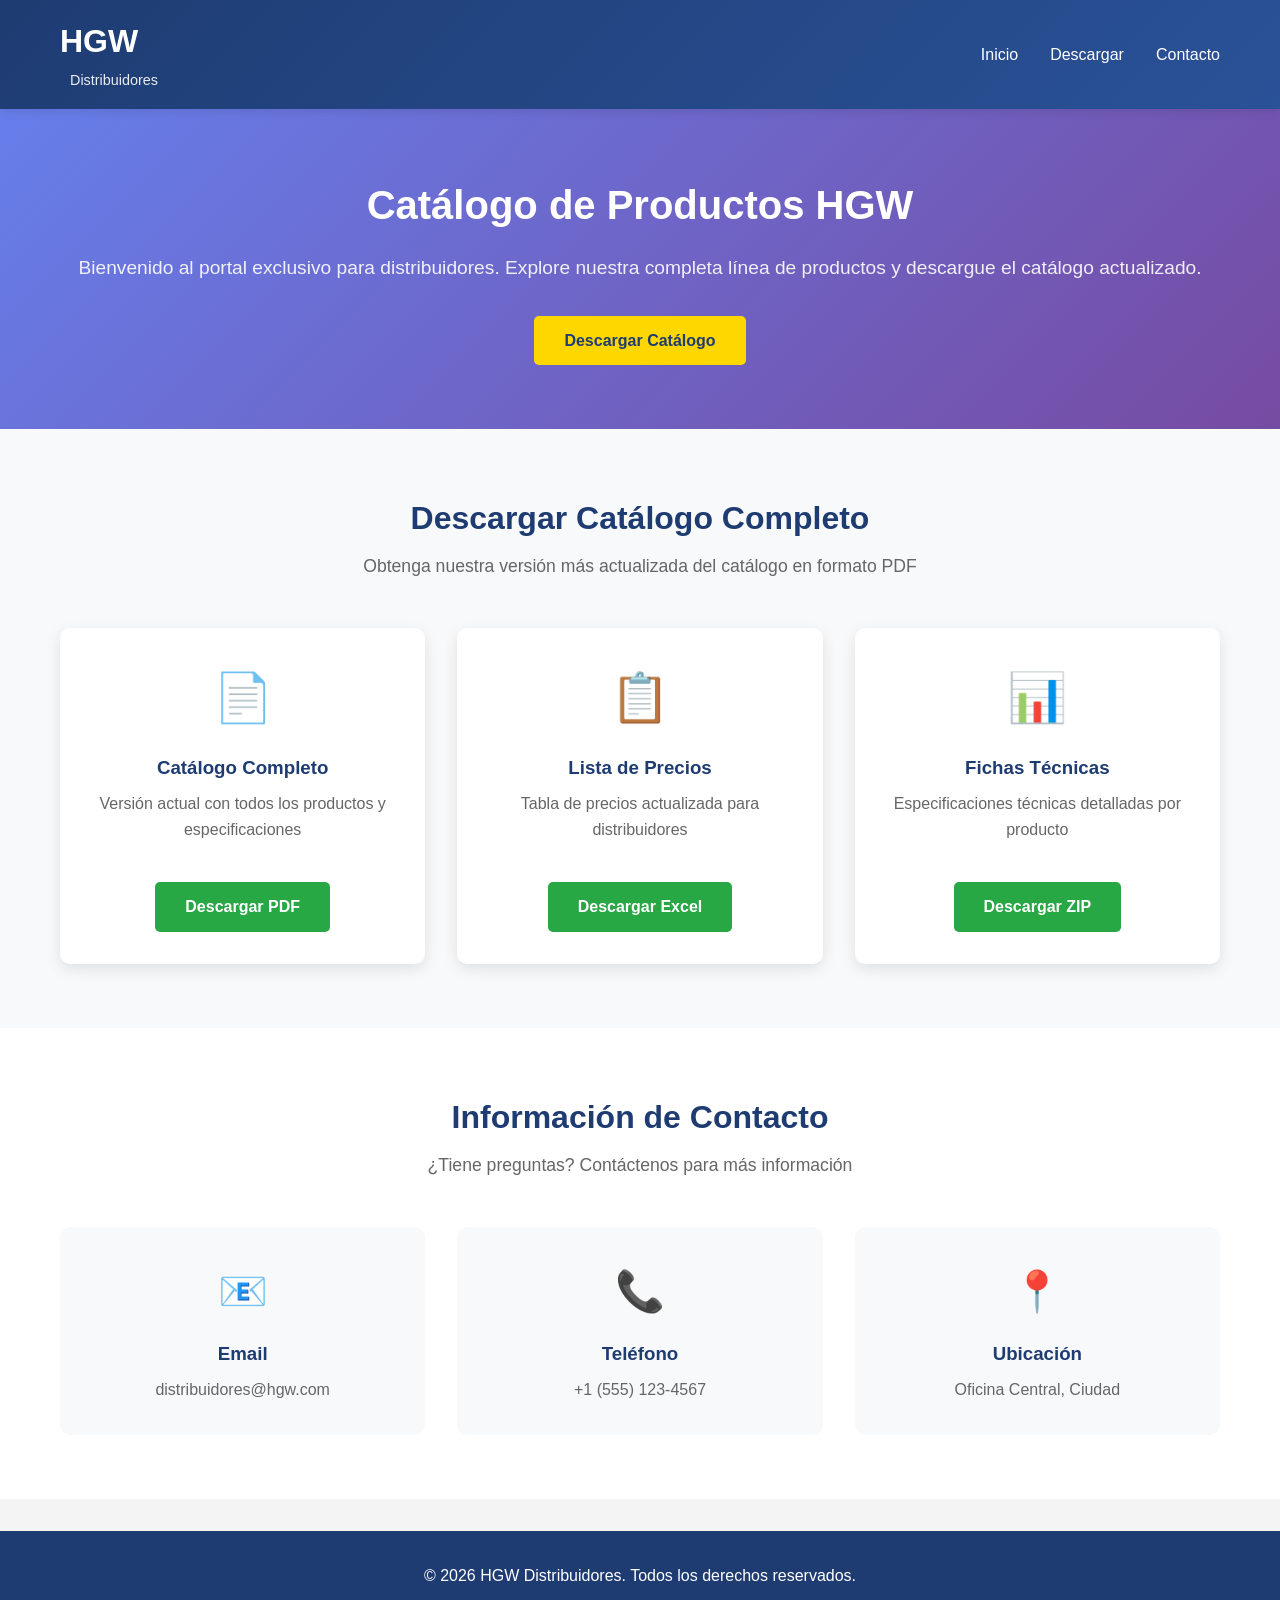
==== index.html @ dd774a9a "Remove product catalog section Removed the product catalog section as requested: - Removed "Catálogo" ====
<!DOCTYPE html>
<html lang="es">
<head>
    <meta charset="UTF-8">
    <meta name="viewport" content="width=device-width, initial-scale=1.0">
    <title>HGW - Distribuidores | Catálogo de Productos</title>
    <link rel="stylesheet" href="styles.css">
</head>
<body>
    <header>
        <nav class="navbar">
            <div class="container">
                <div class="logo">
                    <h1>HGW</h1>
                    <span class="tagline">Distribuidores</span>
                </div>
                <ul class="nav-links">
                    <li><a href="#inicio">Inicio</a></li>
                    <li><a href="#descargar">Descargar</a></li>
                    <li><a href="#contacto">Contacto</a></li>
                </ul>
            </div>
        </nav>
    </header>

    <section id="inicio" class="hero">
        <div class="container">
            <div class="hero-content">
                <h2>Catálogo de Productos HGW</h2>
                <p>Bienvenido al portal exclusivo para distribuidores. Explore nuestra completa línea de productos y descargue el catálogo actualizado.</p>
                <a href="#descargar" class="btn btn-primary">Descargar Catálogo</a>
            </div>
        </div>
    </section>

    <section id="descargar" class="download-section">
        <div class="container">
            <h2>Descargar Catálogo Completo</h2>
            <p class="section-description">Obtenga nuestra versión más actualizada del catálogo en formato PDF</p>
            
            <div class="download-options">
                <div class="download-card">
                    <div class="download-icon">📄</div>
                    <h3>Catálogo Completo</h3>
                    <p>Versión actual con todos los productos y especificaciones</p>
                    <a href="#" class="btn btn-download" download>Descargar PDF</a>
                </div>

                <div class="download-card">
                    <div class="download-icon">📋</div>
                    <h3>Lista de Precios</h3>
                    <p>Tabla de precios actualizada para distribuidores</p>
                    <a href="#" class="btn btn-download" download>Descargar Excel</a>
                </div>

                <div class="download-card">
                    <div class="download-icon">📊</div>
                    <h3>Fichas Técnicas</h3>
                    <p>Especificaciones técnicas detalladas por producto</p>
                    <a href="#" class="btn btn-download" download>Descargar ZIP</a>
                </div>
            </div>
        </div>
    </section>

    <section id="contacto" class="contact-section">
        <div class="container">
            <h2>Información de Contacto</h2>
            <p class="section-description">¿Tiene preguntas? Contáctenos para más información</p>
            
            <div class="contact-info">
                <div class="contact-item">
                    <div class="contact-icon">📧</div>
                    <h3>Email</h3>
                    <p>distribuidores@hgw.com</p>
                </div>

                <div class="contact-item">
                    <div class="contact-icon">📞</div>
                    <h3>Teléfono</h3>
                    <p>+1 (555) 123-4567</p>
                </div>

                <div class="contact-item">
                    <div class="contact-icon">📍</div>
                    <h3>Ubicación</h3>
                    <p>Oficina Central, Ciudad</p>
                </div>
            </div>
        </div>
    </section>

    <footer>
        <div class="container">
            <p>&copy; 2026 HGW Distribuidores. Todos los derechos reservados.</p>
        </div>
    </footer>

    <script>
        // Smooth scrolling para navegación
        document.querySelectorAll('a[href^="#"]').forEach(anchor => {
            anchor.addEventListener('click', function (e) {
                e.preventDefault();
                const target = document.querySelector(this.getAttribute('href'));
                if (target) {
                    target.scrollIntoView({
                        behavior: 'smooth',
                        block: 'start'
                    });
                }
            });
        });
    </script>
</body>
</html>
---- styles.css ----
/* Reset y estilos base */
* {
    margin: 0;
    padding: 0;
    box-sizing: border-box;
}

body {
    font-family: 'Segoe UI', Tahoma, Geneva, Verdana, sans-serif;
    line-height: 1.6;
    color: #333;
    background-color: #f4f4f4;
}

.container {
    max-width: 1200px;
    margin: 0 auto;
    padding: 0 20px;
}

/* Header y Navegación */
header {
    background: linear-gradient(135deg, #1e3c72 0%, #2a5298 100%);
    color: white;
    position: sticky;
    top: 0;
    z-index: 1000;
    box-shadow: 0 2px 10px rgba(0,0,0,0.1);
}

.navbar {
    padding: 1rem 0;
}

.navbar .container {
    display: flex;
    justify-content: space-between;
    align-items: center;
}

.logo h1 {
    font-size: 2rem;
    font-weight: bold;
    margin: 0;
}

.logo .tagline {
    font-size: 0.9rem;
    opacity: 0.9;
    margin-left: 10px;
}

.nav-links {
    display: flex;
    list-style: none;
    gap: 2rem;
}

.nav-links a {
    color: white;
    text-decoration: none;
    font-weight: 500;
    transition: color 0.3s ease;
}

.nav-links a:hover {
    color: #ffd700;
}

/* Hero Section */
.hero {
    background: linear-gradient(135deg, #667eea 0%, #764ba2 100%);
    color: white;
    padding: 4rem 0;
    text-align: center;
}

.hero-content h2 {
    font-size: 2.5rem;
    margin-bottom: 1rem;
}

.hero-content p {
    font-size: 1.2rem;
    margin-bottom: 2rem;
    opacity: 0.9;
}

/* Botones */
.btn {
    display: inline-block;
    padding: 12px 30px;
    text-decoration: none;
    border-radius: 5px;
    font-weight: 600;
    transition: all 0.3s ease;
    border: none;
    cursor: pointer;
}

.btn-primary {
    background-color: #ffd700;
    color: #1e3c72;
}

.btn-primary:hover {
    background-color: #ffed4a;
    transform: translateY(-2px);
    box-shadow: 0 5px 15px rgba(0,0,0,0.2);
}

.btn-download {
    background-color: #28a745;
    color: white;
    margin-top: 1rem;
}

.btn-download:hover {
    background-color: #218838;
    transform: translateY(-2px);
    box-shadow: 0 5px 15px rgba(0,0,0,0.2);
}

/* Sección Catálogo */
.catalogo {
    padding: 4rem 0;
    background-color: white;
}

.catalogo h2 {
    text-align: center;
    font-size: 2rem;
    margin-bottom: 0.5rem;
    color: #1e3c72;
}

.section-description {
    text-align: center;
    color: #666;
    margin-bottom: 3rem;
    font-size: 1.1rem;
}

.products-grid {
    display: grid;
    grid-template-columns: repeat(auto-fit, minmax(300px, 1fr));
    gap: 2rem;
    margin-top: 2rem;
}

.product-card {
    background: white;
    border-radius: 10px;
    overflow: hidden;
    box-shadow: 0 5px 15px rgba(0,0,0,0.1);
    transition: transform 0.3s ease, box-shadow 0.3s ease;
}

.product-card:hover {
    transform: translateY(-5px);
    box-shadow: 0 10px 25px rgba(0,0,0,0.15);
}

.product-image {
    height: 200px;
    background: linear-gradient(135deg, #f5f7fa 0%, #c3cfe2 100%);
    display: flex;
    align-items: center;
    justify-content: center;
}

.placeholder-image {
    font-size: 1.2rem;
    color: #666;
    font-weight: 500;
}

.product-info {
    padding: 1.5rem;
}

.product-info h3 {
    color: #1e3c72;
    margin-bottom: 0.5rem;
    font-size: 1.3rem;
}

.product-info p {
    color: #666;
    margin-bottom: 1rem;
    font-size: 0.95rem;
}

.product-code {
    display: inline-block;
    background-color: #e9ecef;
    padding: 5px 10px;
    border-radius: 3px;
    font-size: 0.85rem;
    color: #495057;
    font-weight: 600;
}

/* Sección Descargar */
.download-section {
    padding: 4rem 0;
    background-color: #f8f9fa;
}

.download-section h2 {
    text-align: center;
    font-size: 2rem;
    margin-bottom: 0.5rem;
    color: #1e3c72;
}

.download-options {
    display: grid;
    grid-template-columns: repeat(auto-fit, minmax(280px, 1fr));
    gap: 2rem;
    margin-top: 2rem;
}

.download-card {
    background: white;
    padding: 2rem;
    border-radius: 10px;
    text-align: center;
    box-shadow: 0 5px 15px rgba(0,0,0,0.1);
    transition: transform 0.3s ease;
}

.download-card:hover {
    transform: translateY(-5px);
}

.download-icon {
    font-size: 3rem;
    margin-bottom: 1rem;
}

.download-card h3 {
    color: #1e3c72;
    margin-bottom: 0.5rem;
}

.download-card p {
    color: #666;
    margin-bottom: 1.5rem;
}

/* Sección Contacto */
.contact-section {
    padding: 4rem 0;
    background-color: white;
}

.contact-section h2 {
    text-align: center;
    font-size: 2rem;
    margin-bottom: 0.5rem;
    color: #1e3c72;
}

.contact-info {
    display: grid;
    grid-template-columns: repeat(auto-fit, minmax(250px, 1fr));
    gap: 2rem;
    margin-top: 2rem;
}

.contact-item {
    text-align: center;
    padding: 2rem;
    background: #f8f9fa;
    border-radius: 10px;
}

.contact-icon {
    font-size: 2.5rem;
    margin-bottom: 1rem;
}

.contact-item h3 {
    color: #1e3c72;
    margin-bottom: 0.5rem;
}

.contact-item p {
    color: #666;
}

/* Footer */
footer {
    background: #1e3c72;
    color: white;
    text-align: center;
    padding: 2rem 0;
    margin-top: 2rem;
}

footer p {
    margin: 0;
}

/* Responsive Design */
@media (max-width: 768px) {
    .navbar .container {
        flex-direction: column;
        text-align: center;
    }

    .nav-links {
        margin-top: 1rem;
        gap: 1rem;
        flex-wrap: wrap;
        justify-content: center;
    }

    .hero-content h2 {
        font-size: 2rem;
    }

    .hero-content p {
        font-size: 1rem;
    }

    .products-grid {
        grid-template-columns: 1fr;
    }

    .download-options {
        grid-template-columns: 1fr;
    }

    .contact-info {
        grid-template-columns: 1fr;
    }
}

@media (max-width: 480px) {
    .logo h1 {
        font-size: 1.5rem;
    }

    .logo .tagline {
        font-size: 0.8rem;
    }

    .hero-content h2 {
        font-size: 1.5rem;
    }

    .catalogo h2,
    .download-section h2,
    .contact-section h2 {
        font-size: 1.5rem;
    }
}
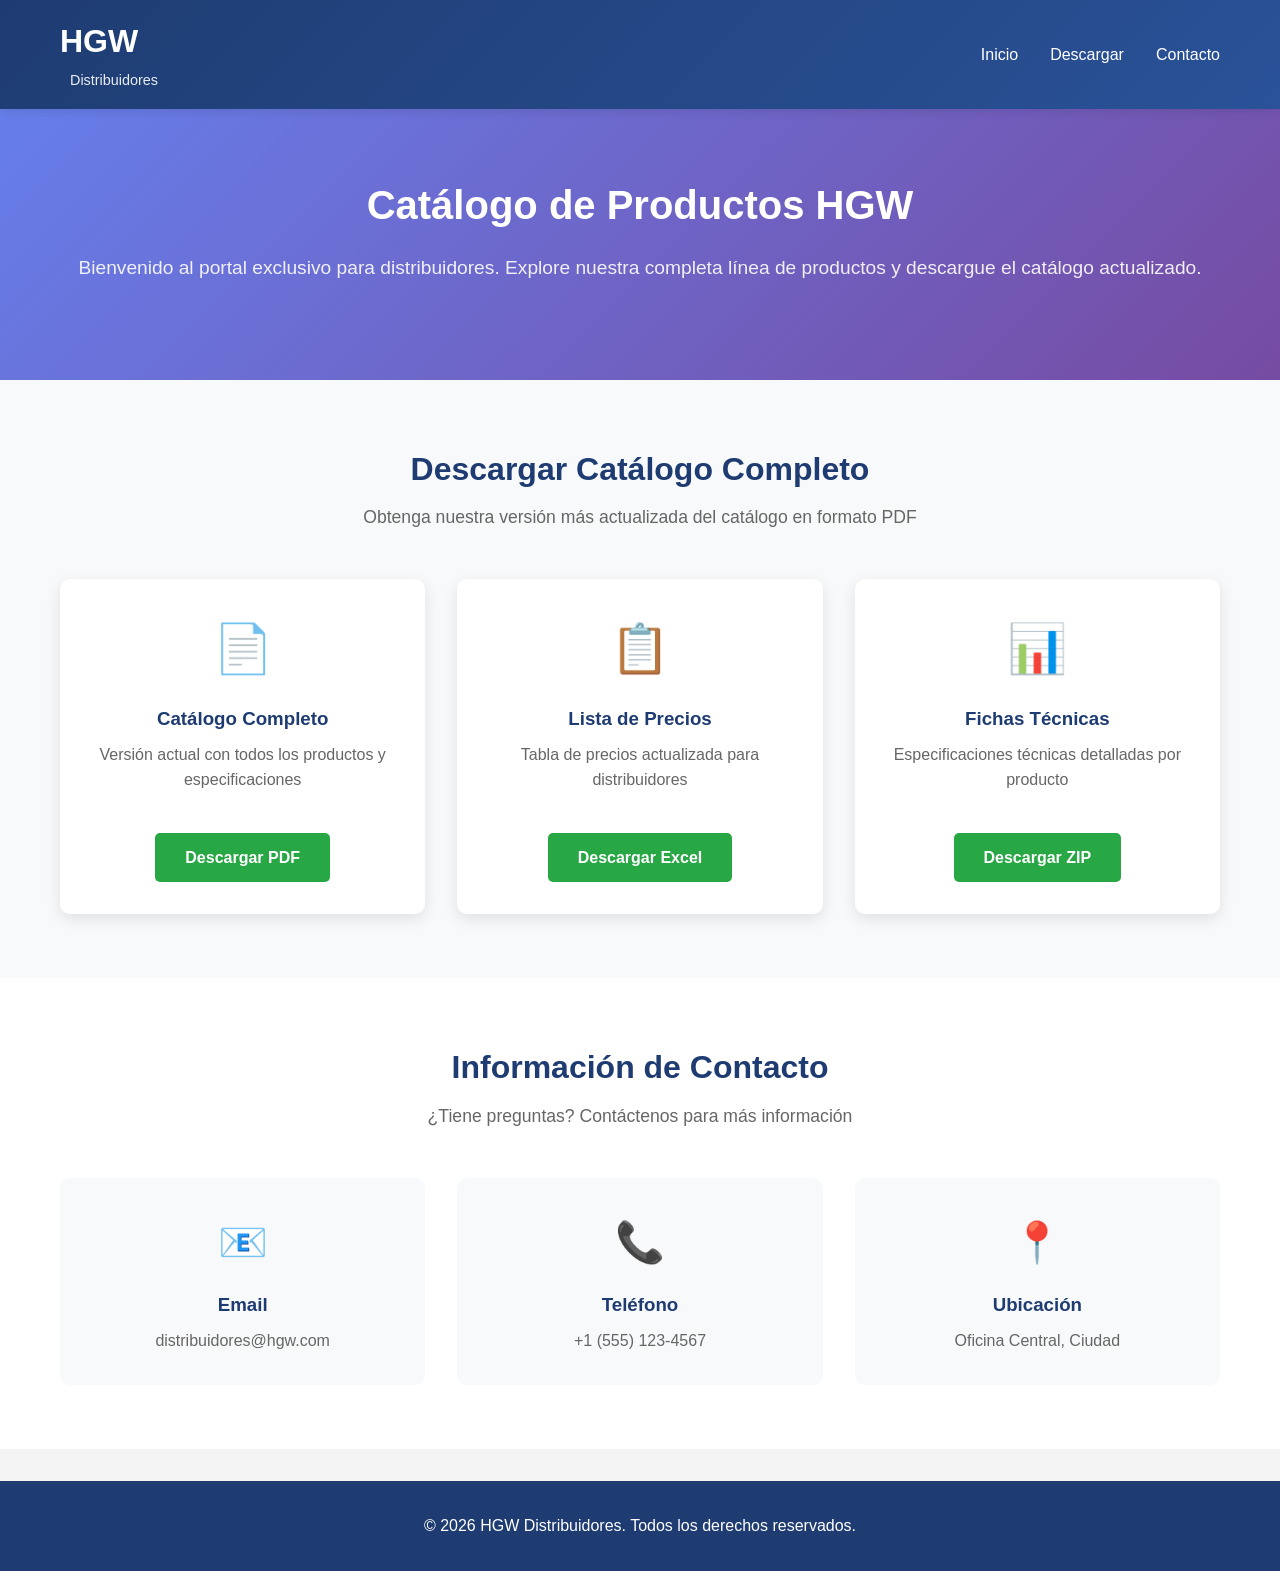
==== commit 2f873acf: "Remove yellow download button from hero section Removed the yellow "Descargar Catálogo" button from " ====
--- a/index.html
+++ b/index.html
@@ -28,7 +28,6 @@
             <div class="hero-content">
                 <h2>Catálogo de Productos HGW</h2>
                 <p>Bienvenido al portal exclusivo para distribuidores. Explore nuestra completa línea de productos y descargue el catálogo actualizado.</p>
-                <a href="#descargar" class="btn btn-primary">Descargar Catálogo</a>
             </div>
         </div>
     </section>
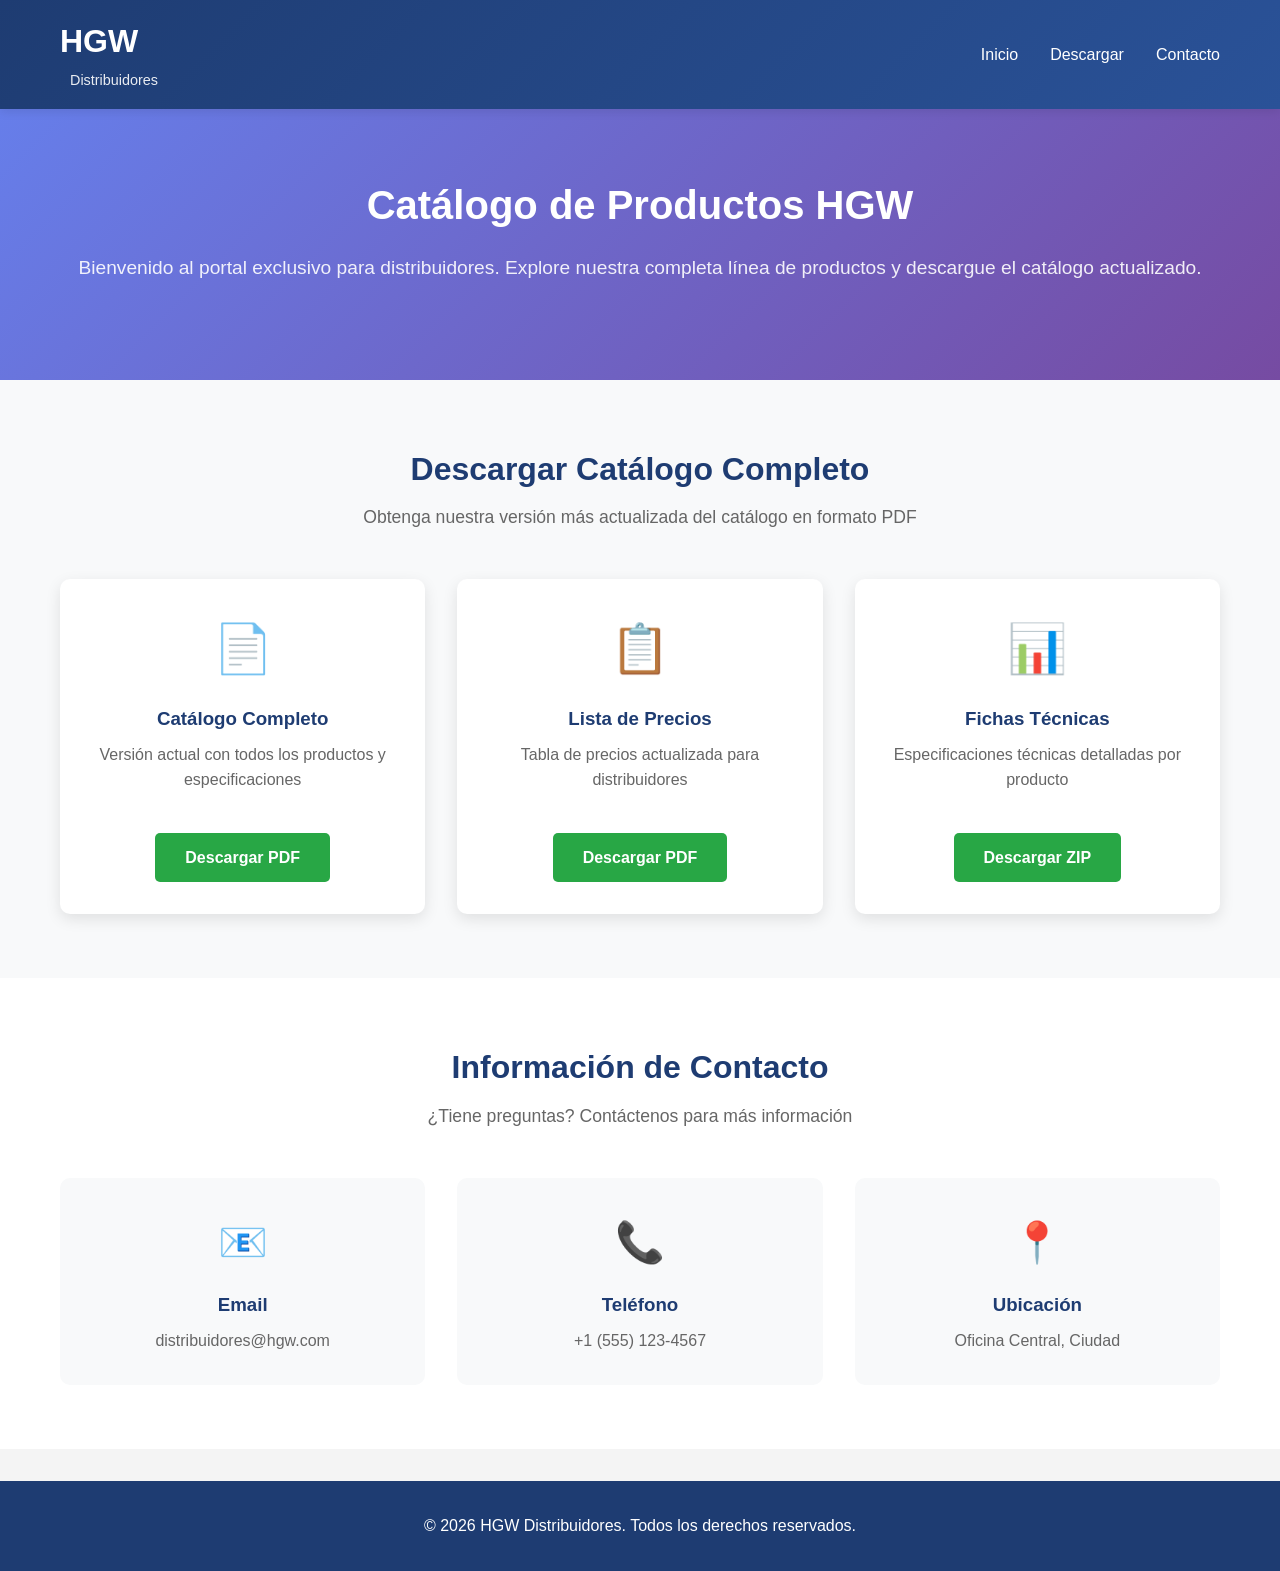
==== commit 72266937: "Add Colombia price list PDF and link it to download section - Copied LISTA DE PRECIOS COLOMBIA 2026-" ====
--- a/index.html
+++ b/index.html
@@ -42,14 +42,14 @@
                     <div class="download-icon">📄</div>
                     <h3>Catálogo Completo</h3>
                     <p>Versión actual con todos los productos y especificaciones</p>
-                    <a href="#" class="btn btn-download" download>Descargar PDF</a>
+                    <a href="catalogo-actualizado.pdf" class="btn btn-download" download>Descargar PDF</a>
                 </div>
 
                 <div class="download-card">
                     <div class="download-icon">📋</div>
                     <h3>Lista de Precios</h3>
                     <p>Tabla de precios actualizada para distribuidores</p>
-                    <a href="#" class="btn btn-download" download>Descargar Excel</a>
+                    <a href="lista-precios-colombia-2026-2.pdf" class="btn btn-download" download>Descargar PDF</a>
                 </div>
 
                 <div class="download-card">
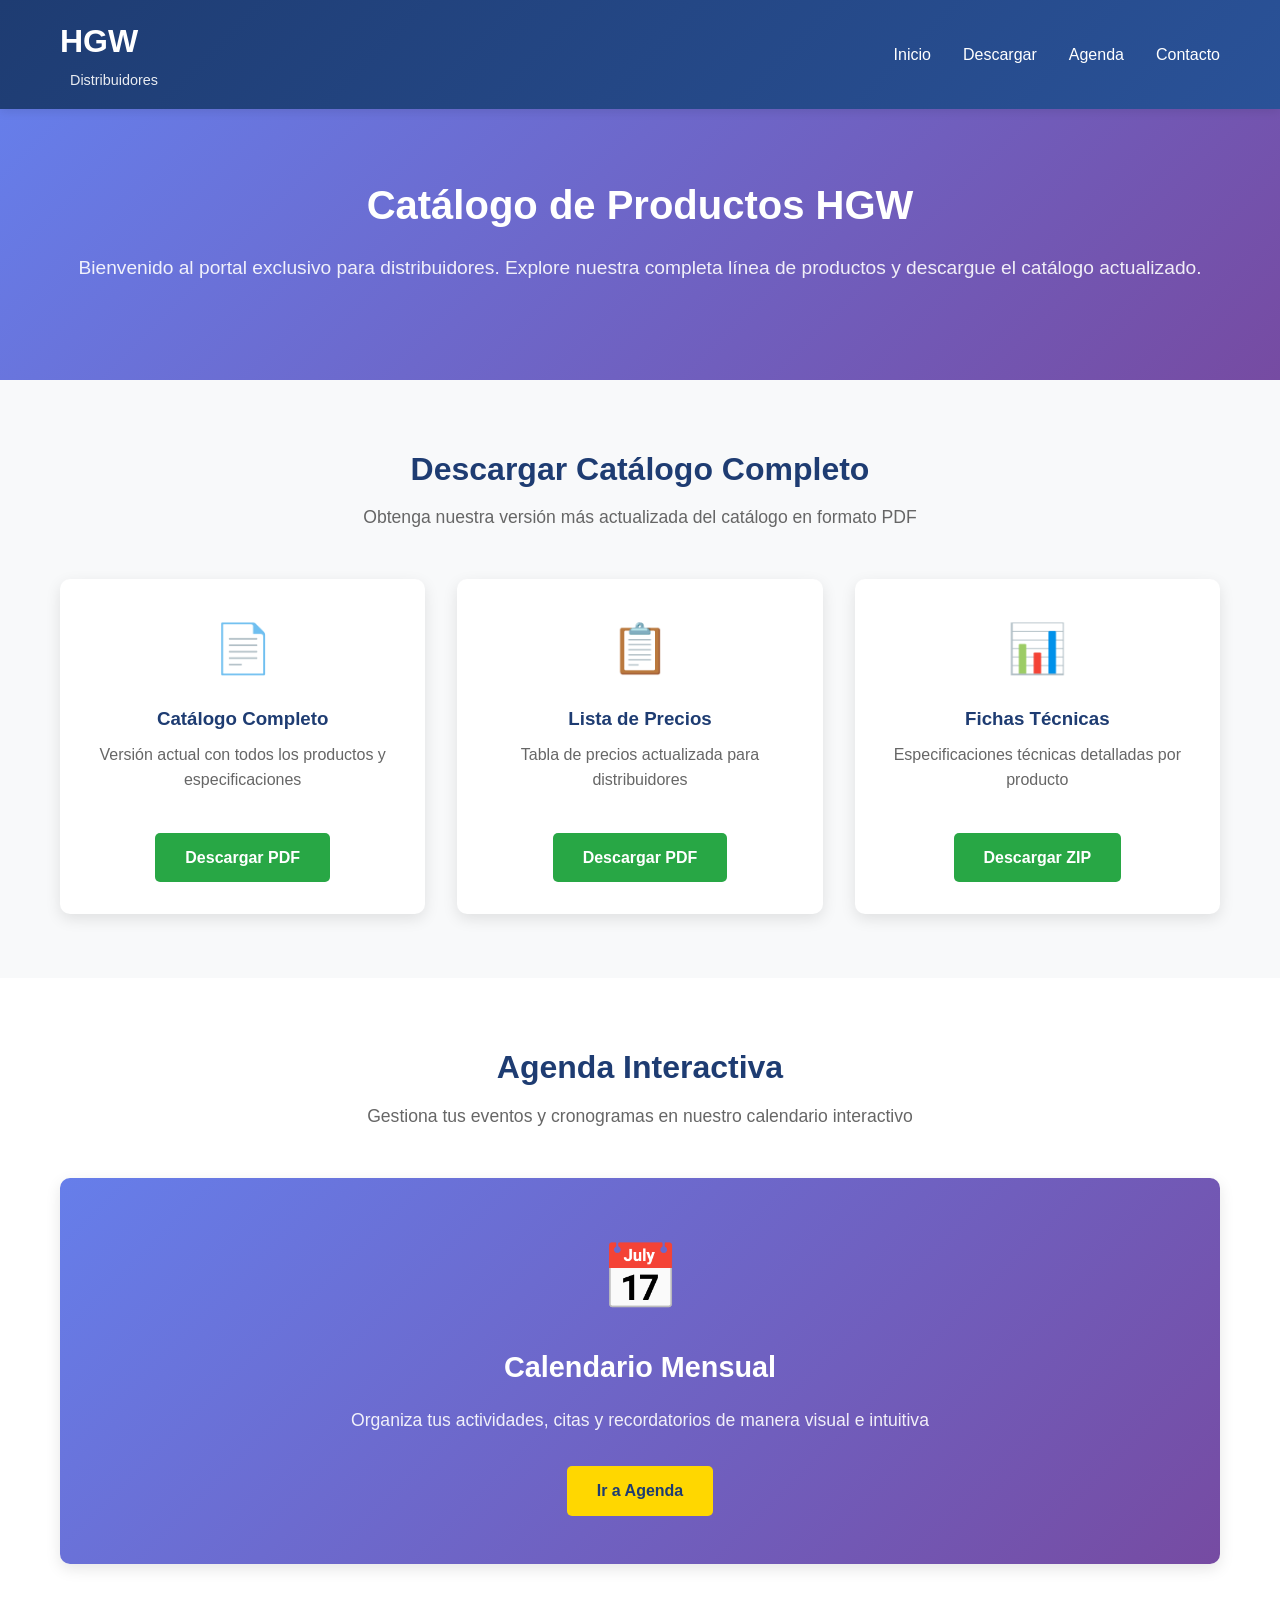
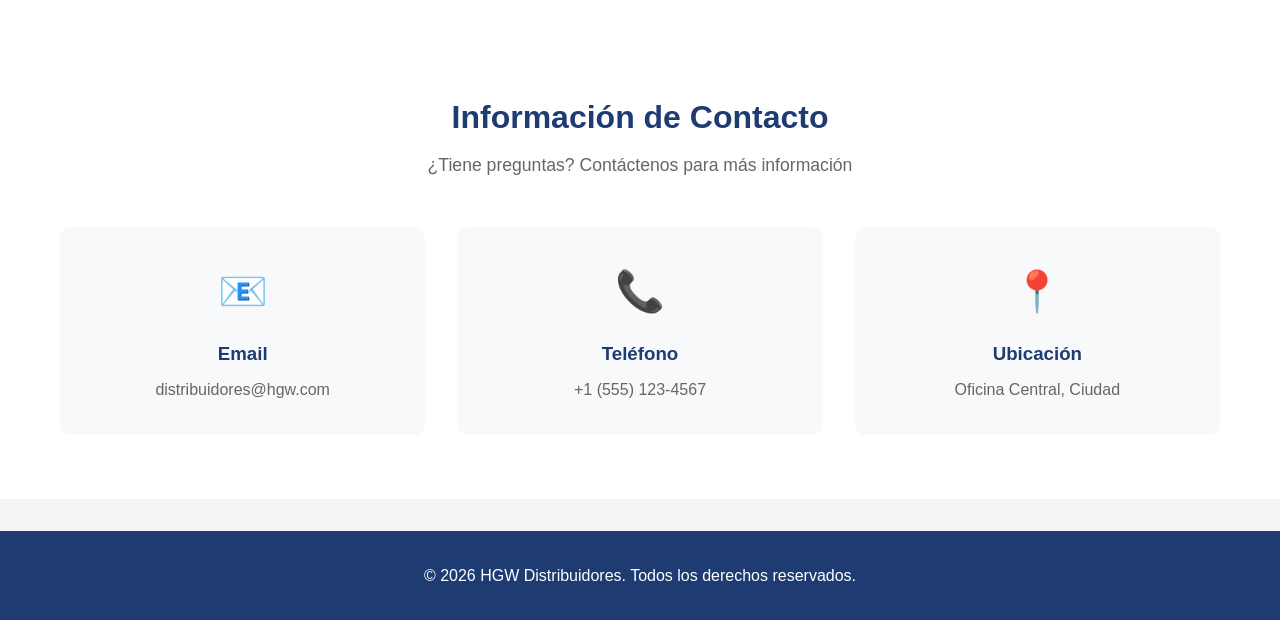
==== commit 627fb727: "Add interactive agenda calendar page Created a Google Calendar-style interactive agenda with: - Mont" ====
--- a/index.html
+++ b/index.html
@@ -17,6 +17,7 @@
                 <ul class="nav-links">
                     <li><a href="#inicio">Inicio</a></li>
                     <li><a href="#descargar">Descargar</a></li>
+                    <li><a href="agenda.html">Agenda</a></li>
                     <li><a href="#contacto">Contacto</a></li>
                 </ul>
             </div>
@@ -58,6 +59,20 @@
                     <p>Especificaciones técnicas detalladas por producto</p>
                     <a href="#" class="btn btn-download" download>Descargar ZIP</a>
                 </div>
+            </div>
+        </div>
+    </section>
+
+    <section id="agenda" class="agenda-section">
+        <div class="container">
+            <h2>Agenda Interactiva</h2>
+            <p class="section-description">Gestiona tus eventos y cronogramas en nuestro calendario interactivo</p>
+            
+            <div class="agenda-preview">
+                <div class="agenda-icon">📅</div>
+                <h3>Calendario Mensual</h3>
+                <p>Organiza tus actividades, citas y recordatorios de manera visual e intuitiva</p>
+                <a href="agenda.html" class="btn btn-primary">Ir a Agenda</a>
             </div>
         </div>
     </section>
--- a/styles.css
+++ b/styles.css
@@ -249,6 +249,54 @@
     margin-bottom: 1.5rem;
 }
 
+/* Sección Agenda */
+.agenda-section {
+    padding: 4rem 0;
+    background-color: white;
+}
+
+.agenda-section h2 {
+    text-align: center;
+    font-size: 2rem;
+    margin-bottom: 0.5rem;
+    color: #1e3c72;
+}
+
+.agenda-preview {
+    background: linear-gradient(135deg, #667eea 0%, #764ba2 100%);
+    color: white;
+    padding: 3rem;
+    border-radius: 10px;
+    text-align: center;
+    margin-top: 2rem;
+    box-shadow: 0 5px 15px rgba(0,0,0,0.1);
+}
+
+.agenda-icon {
+    font-size: 4rem;
+    margin-bottom: 1rem;
+}
+
+.agenda-preview h3 {
+    font-size: 1.8rem;
+    margin-bottom: 1rem;
+}
+
+.agenda-preview p {
+    font-size: 1.1rem;
+    margin-bottom: 2rem;
+    opacity: 0.9;
+}
+
+.agenda-preview .btn-primary {
+    background-color: #ffd700;
+    color: #1e3c72;
+}
+
+.agenda-preview .btn-primary:hover {
+    background-color: #ffed4a;
+}
+
 /* Sección Contacto */
 .contact-section {
     padding: 4rem 0;
@@ -336,6 +384,22 @@
     .contact-info {
         grid-template-columns: 1fr;
     }
+
+    .agenda-preview {
+        padding: 2rem;
+    }
+
+    .agenda-icon {
+        font-size: 3rem;
+    }
+
+    .agenda-preview h3 {
+        font-size: 1.5rem;
+    }
+
+    .agenda-preview p {
+        font-size: 1rem;
+    }
 }
 
 @media (max-width: 480px) {
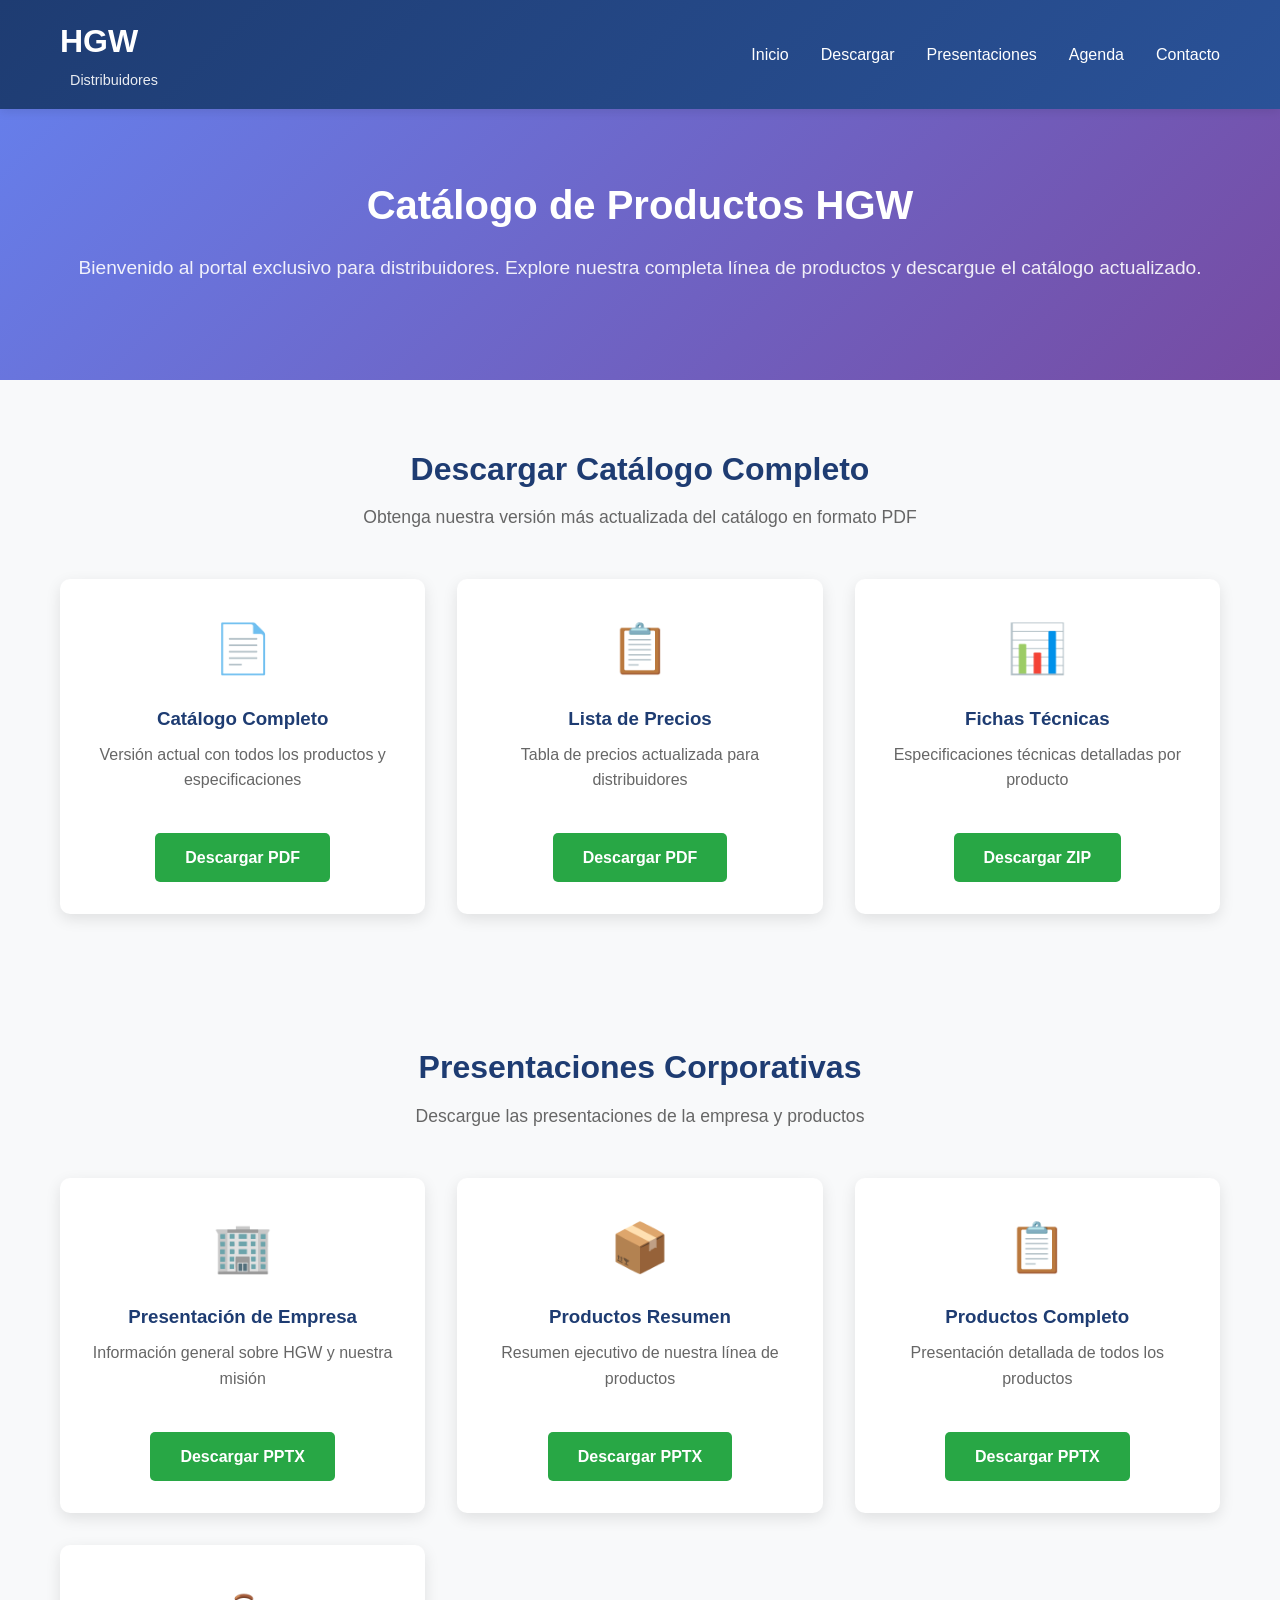
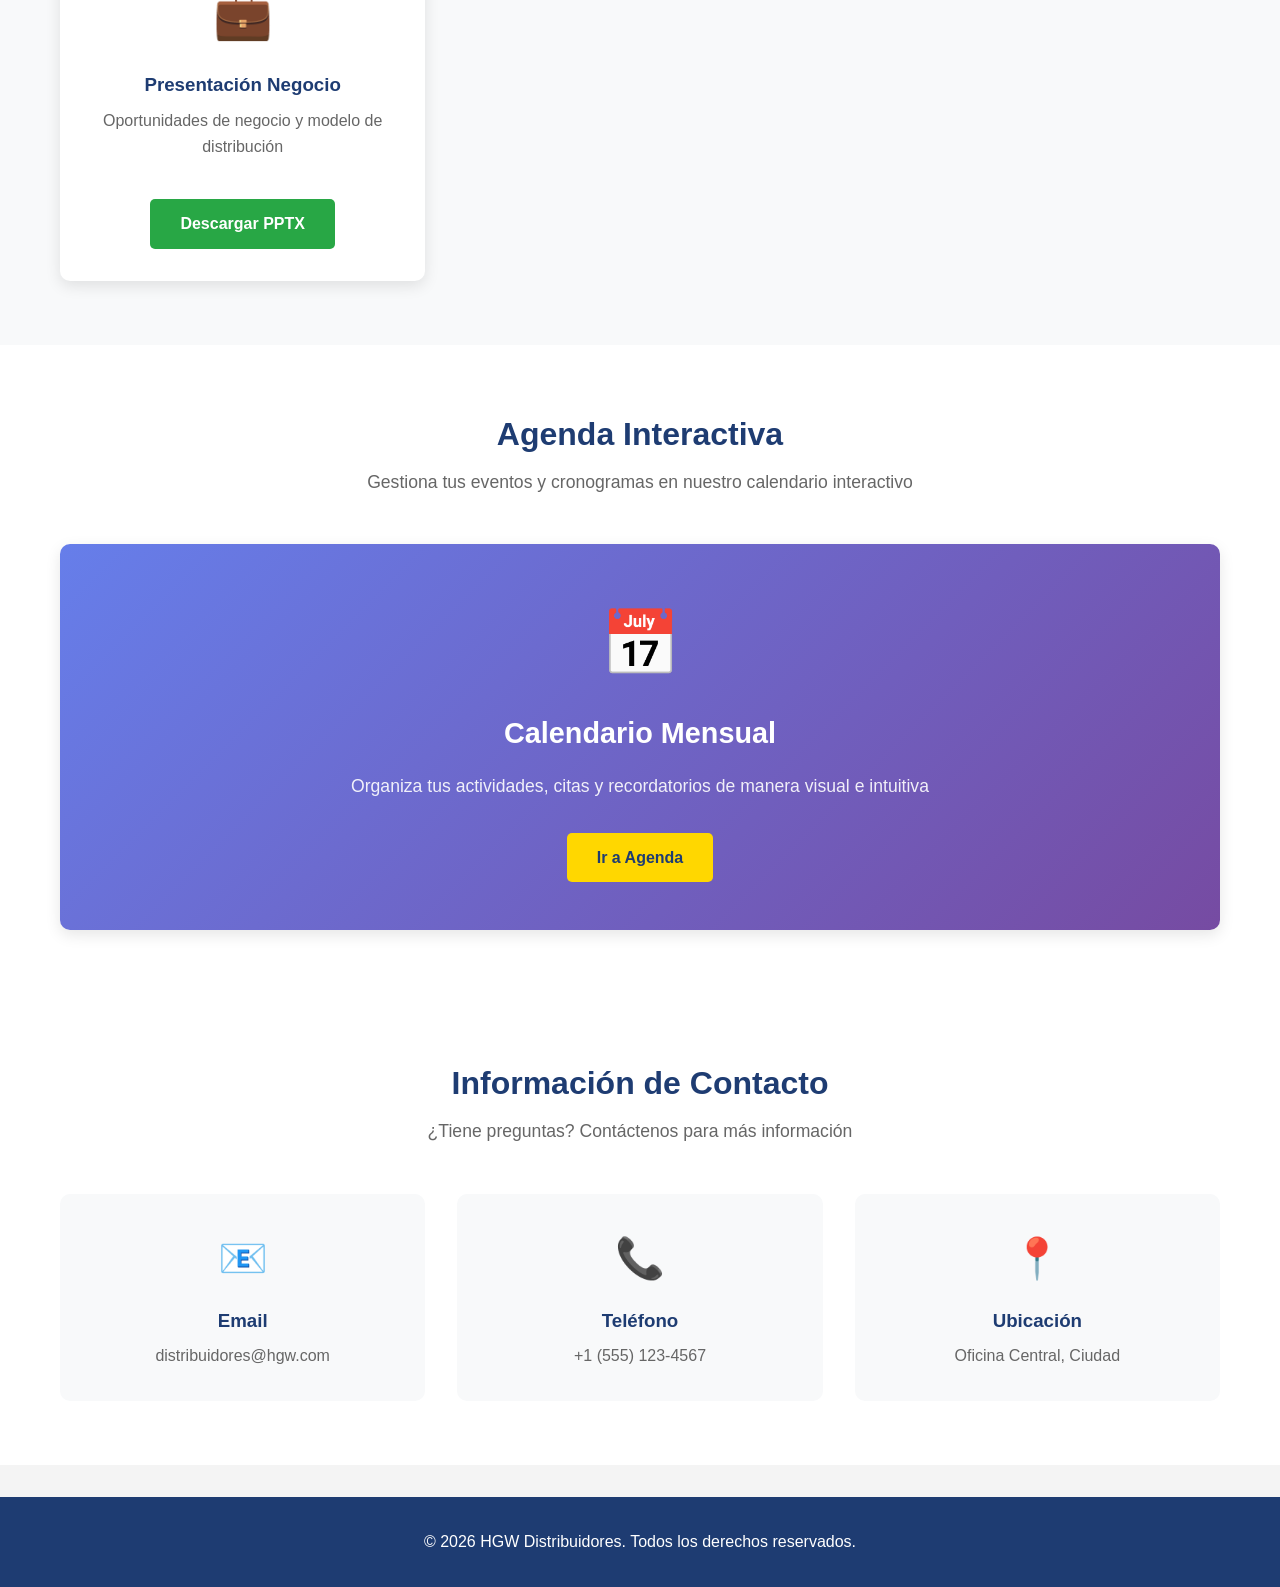
==== commit 17afe3aa: "Agrega seccion de presentaciones corporativas para descarga - Agrega 4 presentaciones PPTX: empresa," ====
--- a/index.html
+++ b/index.html
@@ -17,6 +17,7 @@
                 <ul class="nav-links">
                     <li><a href="#inicio">Inicio</a></li>
                     <li><a href="#descargar">Descargar</a></li>
+                    <li><a href="#presentaciones">Presentaciones</a></li>
                     <li><a href="agenda.html">Agenda</a></li>
                     <li><a href="#contacto">Contacto</a></li>
                 </ul>
@@ -58,6 +59,43 @@
                     <h3>Fichas Técnicas</h3>
                     <p>Especificaciones técnicas detalladas por producto</p>
                     <a href="#" class="btn btn-download" download>Descargar ZIP</a>
+                </div>
+            </div>
+        </div>
+    </section>
+
+    <section id="presentaciones" class="download-section">
+        <div class="container">
+            <h2>Presentaciones Corporativas</h2>
+            <p class="section-description">Descargue las presentaciones de la empresa y productos</p>
+            
+            <div class="download-options">
+                <div class="download-card">
+                    <div class="download-icon">🏢</div>
+                    <h3>Presentación de Empresa</h3>
+                    <p>Información general sobre HGW y nuestra misión</p>
+                    <a href="1. Presentación de empresa.pptx" class="btn btn-download" download>Descargar PPTX</a>
+                </div>
+
+                <div class="download-card">
+                    <div class="download-icon">📦</div>
+                    <h3>Productos Resumen</h3>
+                    <p>Resumen ejecutivo de nuestra línea de productos</p>
+                    <a href="2. presentacion de productos resumen.pptx" class="btn btn-download" download>Descargar PPTX</a>
+                </div>
+
+                <div class="download-card">
+                    <div class="download-icon">📋</div>
+                    <h3>Productos Completo</h3>
+                    <p>Presentación detallada de todos los productos</p>
+                    <a href="2. presentacion de productos.pptx" class="btn btn-download" download>Descargar PPTX</a>
+                </div>
+
+                <div class="download-card">
+                    <div class="download-icon">💼</div>
+                    <h3>Presentación Negocio</h3>
+                    <p>Oportunidades de negocio y modelo de distribución</p>
+                    <a href="3. presentacion negocio.pptx" class="btn btn-download" download>Descargar PPTX</a>
                 </div>
             </div>
         </div>
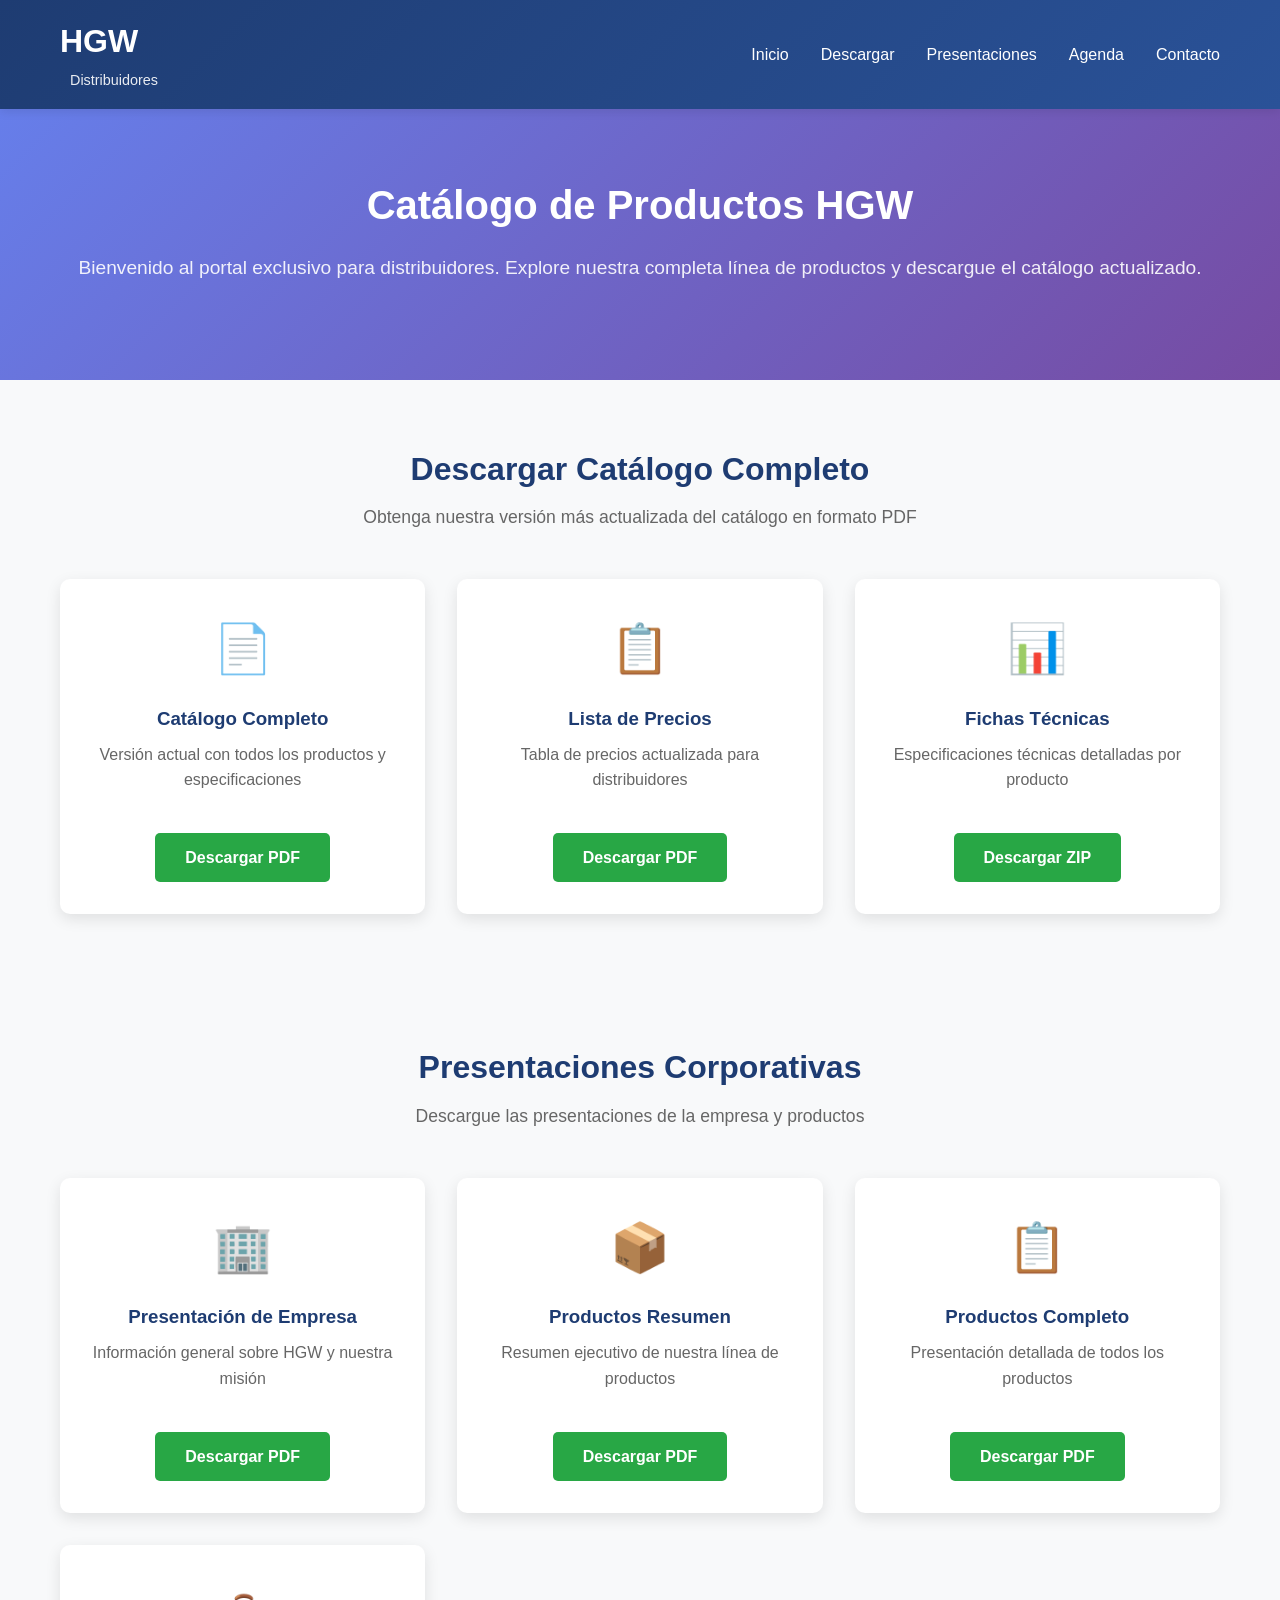
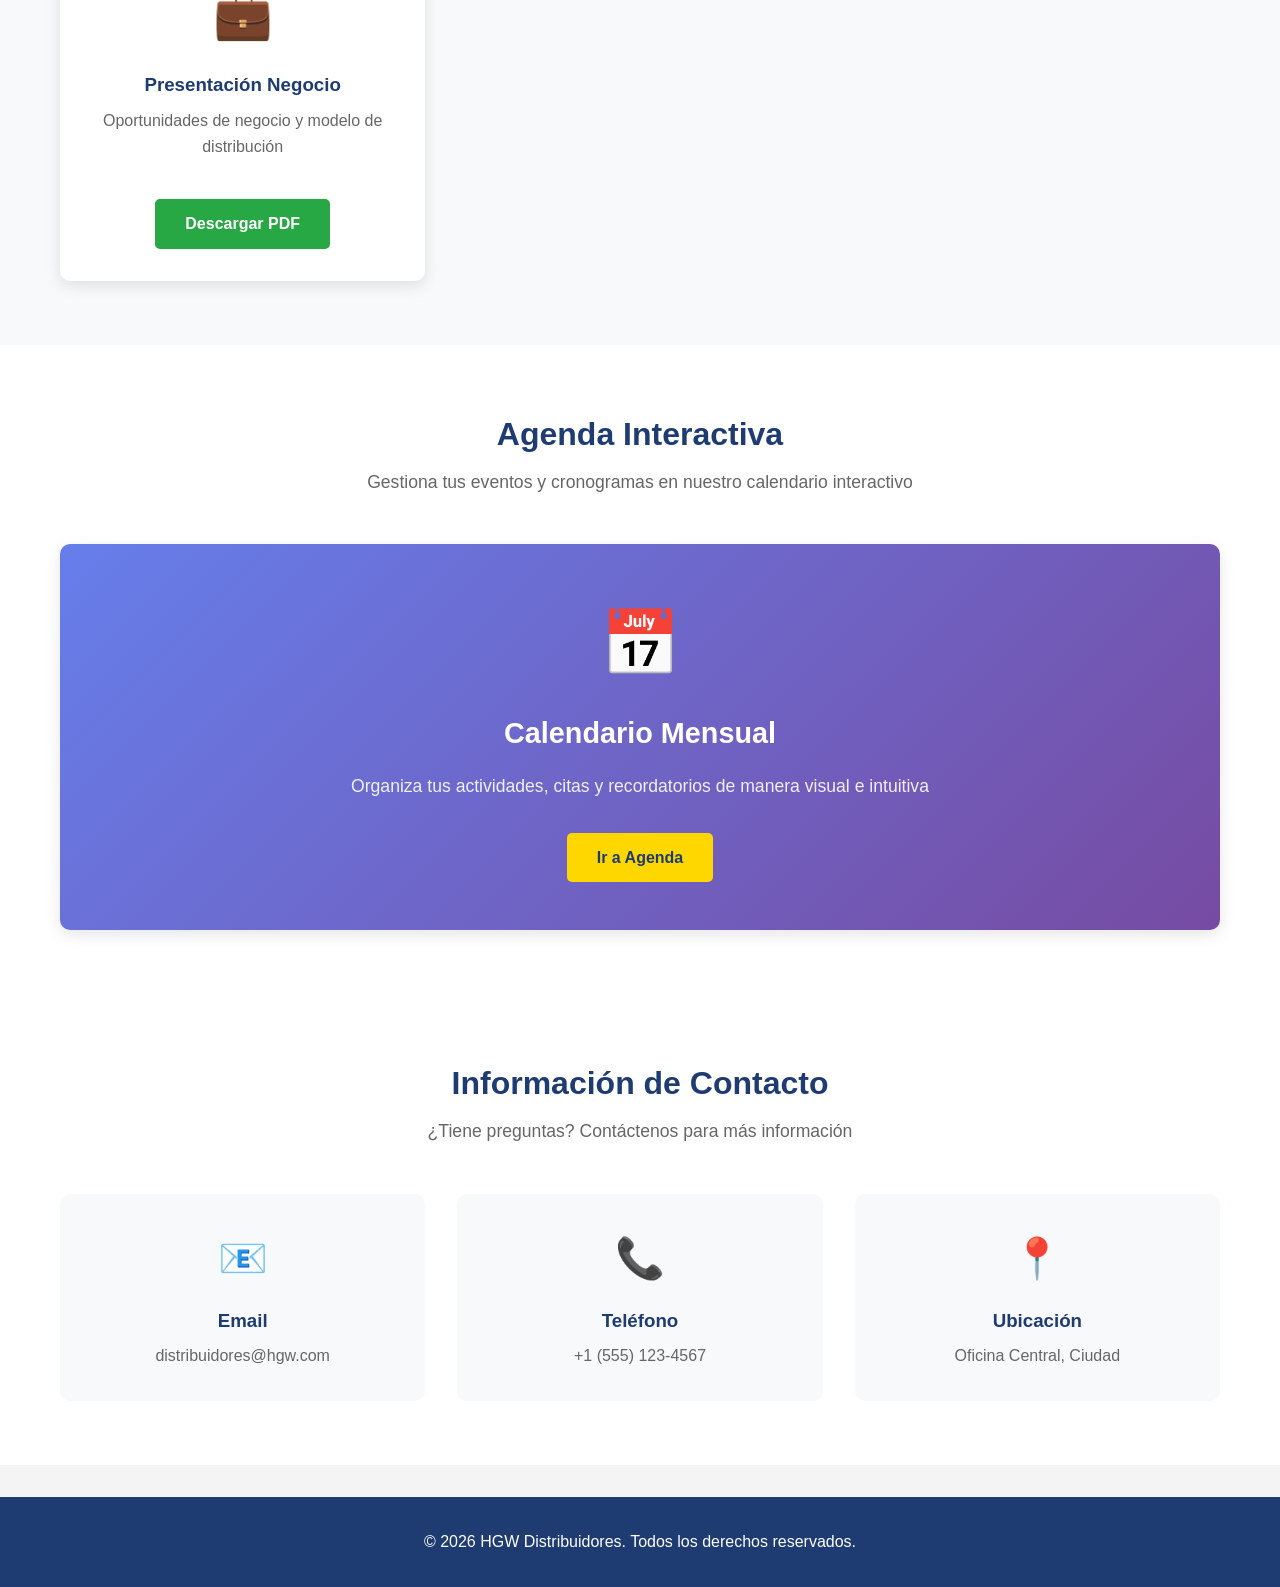
==== commit f981e83c: "Convierte presentaciones PPTX a PDF para reducir tamaño - Convierte 4 archivos PPTX a PDF usando Pow" ====
--- a/index.html
+++ b/index.html
@@ -74,28 +74,28 @@
                     <div class="download-icon">🏢</div>
                     <h3>Presentación de Empresa</h3>
                     <p>Información general sobre HGW y nuestra misión</p>
-                    <a href="1. Presentación de empresa.pptx" class="btn btn-download" download>Descargar PPTX</a>
+                    <a href="1. Presentación de empresa.pdf" class="btn btn-download" download>Descargar PDF</a>
                 </div>
 
                 <div class="download-card">
                     <div class="download-icon">📦</div>
                     <h3>Productos Resumen</h3>
                     <p>Resumen ejecutivo de nuestra línea de productos</p>
-                    <a href="2. presentacion de productos resumen.pptx" class="btn btn-download" download>Descargar PPTX</a>
+                    <a href="2. presentacion de productos resumen.pdf" class="btn btn-download" download>Descargar PDF</a>
                 </div>
 
                 <div class="download-card">
                     <div class="download-icon">📋</div>
                     <h3>Productos Completo</h3>
                     <p>Presentación detallada de todos los productos</p>
-                    <a href="2. presentacion de productos.pptx" class="btn btn-download" download>Descargar PPTX</a>
+                    <a href="2. presentacion de productos.pdf" class="btn btn-download" download>Descargar PDF</a>
                 </div>
 
                 <div class="download-card">
                     <div class="download-icon">💼</div>
                     <h3>Presentación Negocio</h3>
                     <p>Oportunidades de negocio y modelo de distribución</p>
-                    <a href="3. presentacion negocio.pptx" class="btn btn-download" download>Descargar PPTX</a>
+                    <a href="3. presentacion negocio.pdf" class="btn btn-download" download>Descargar PDF</a>
                 </div>
             </div>
         </div>
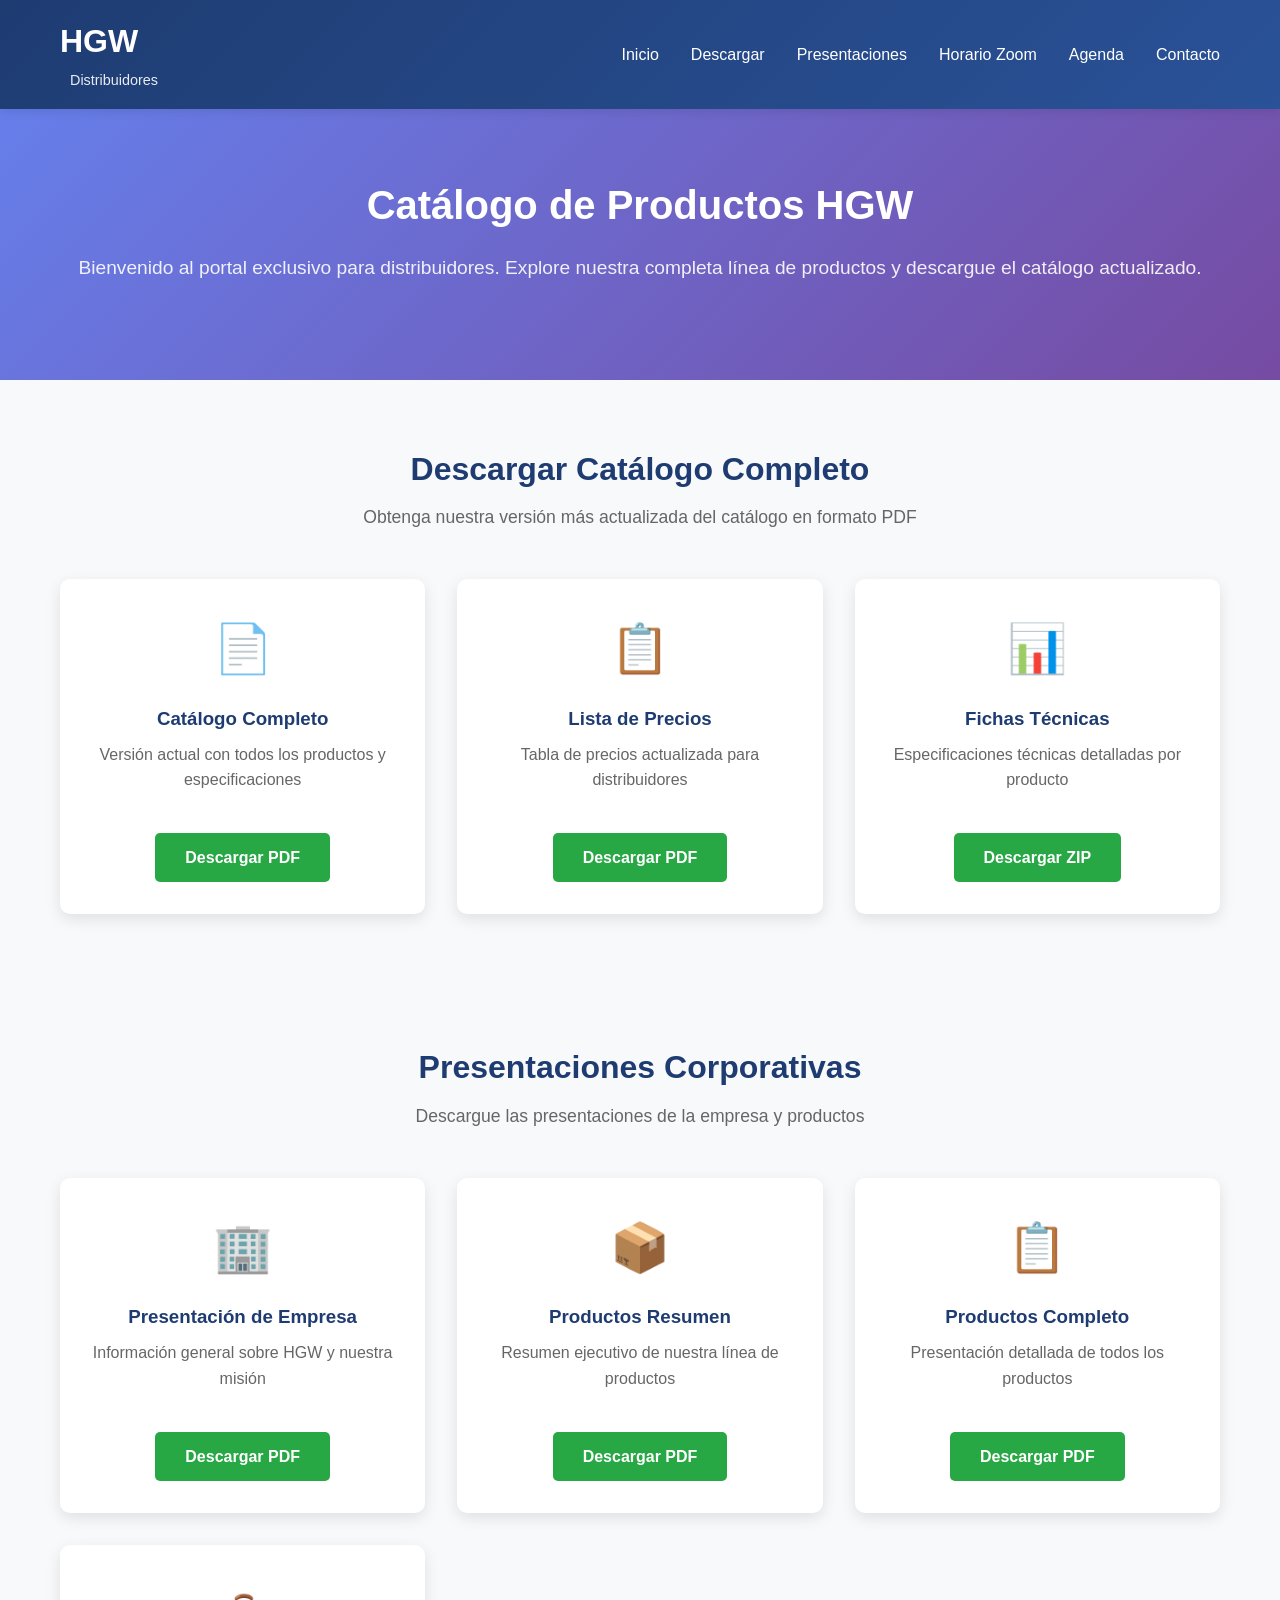
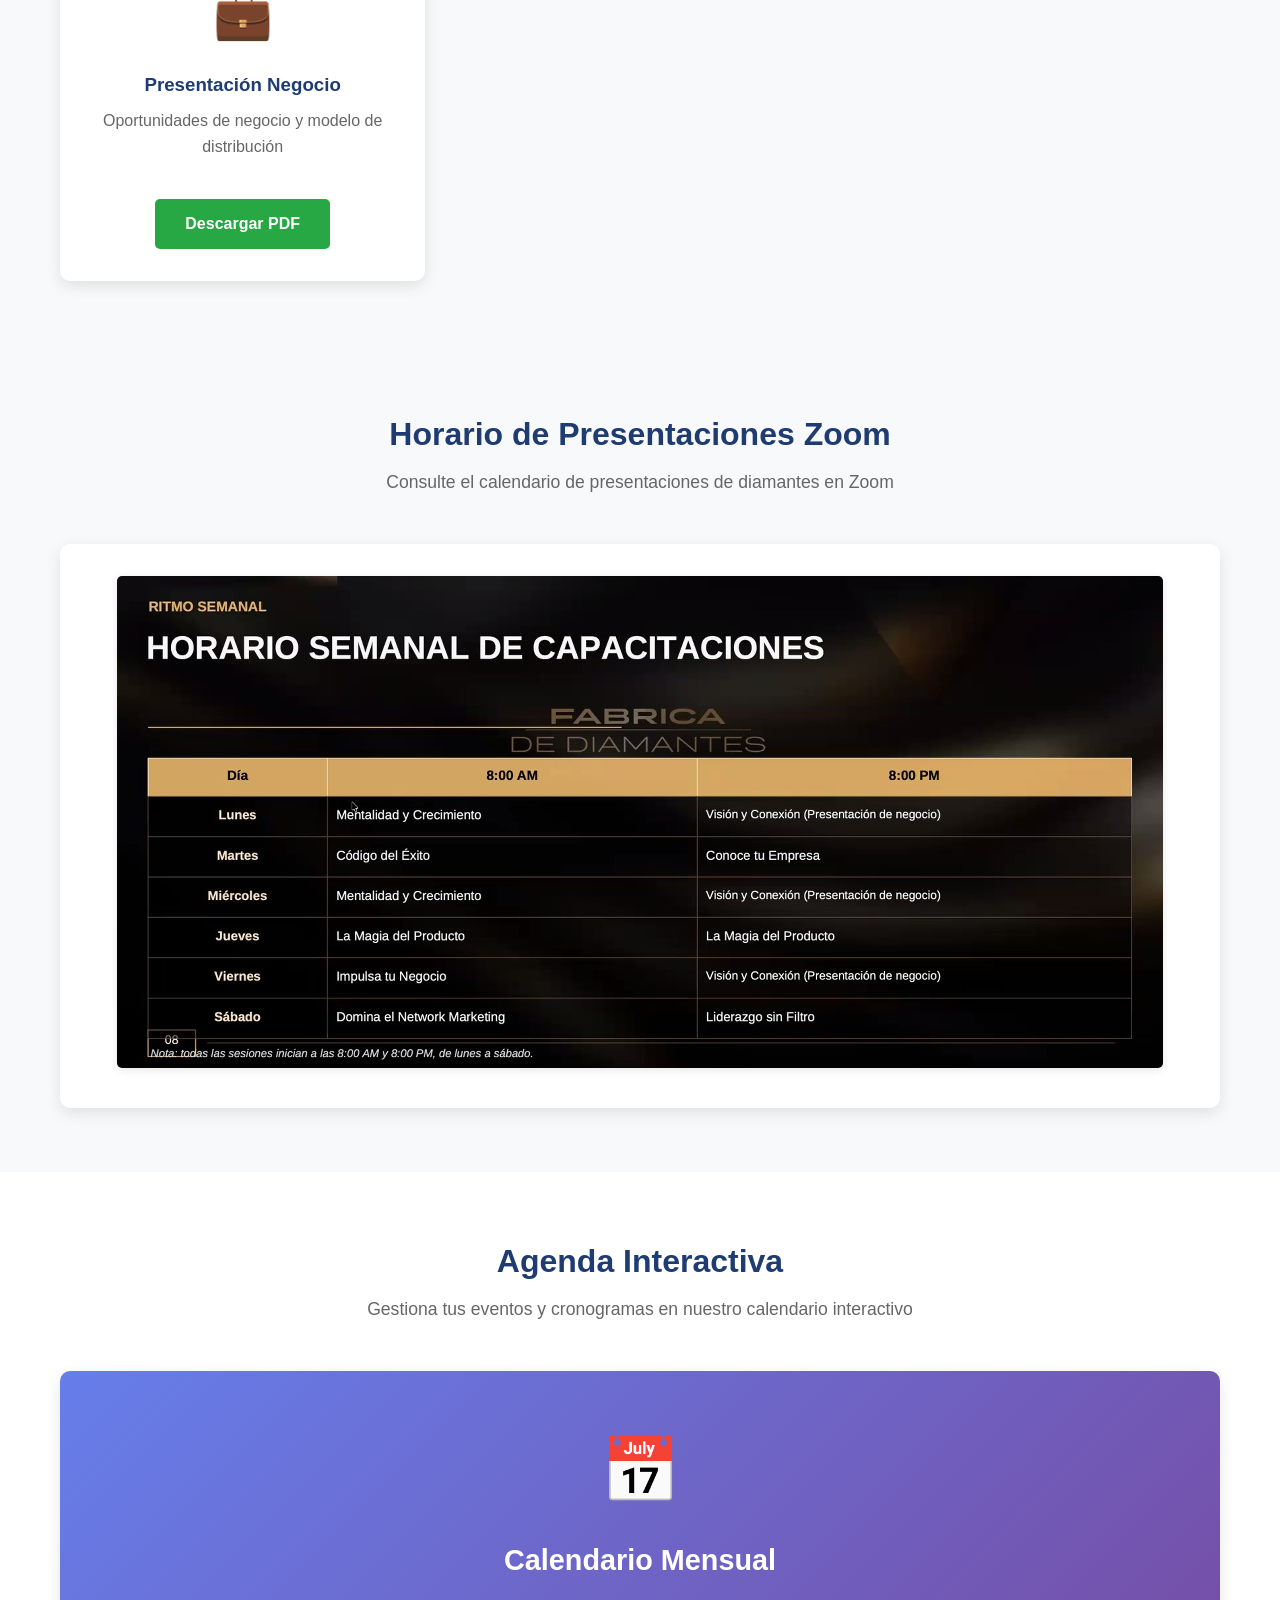
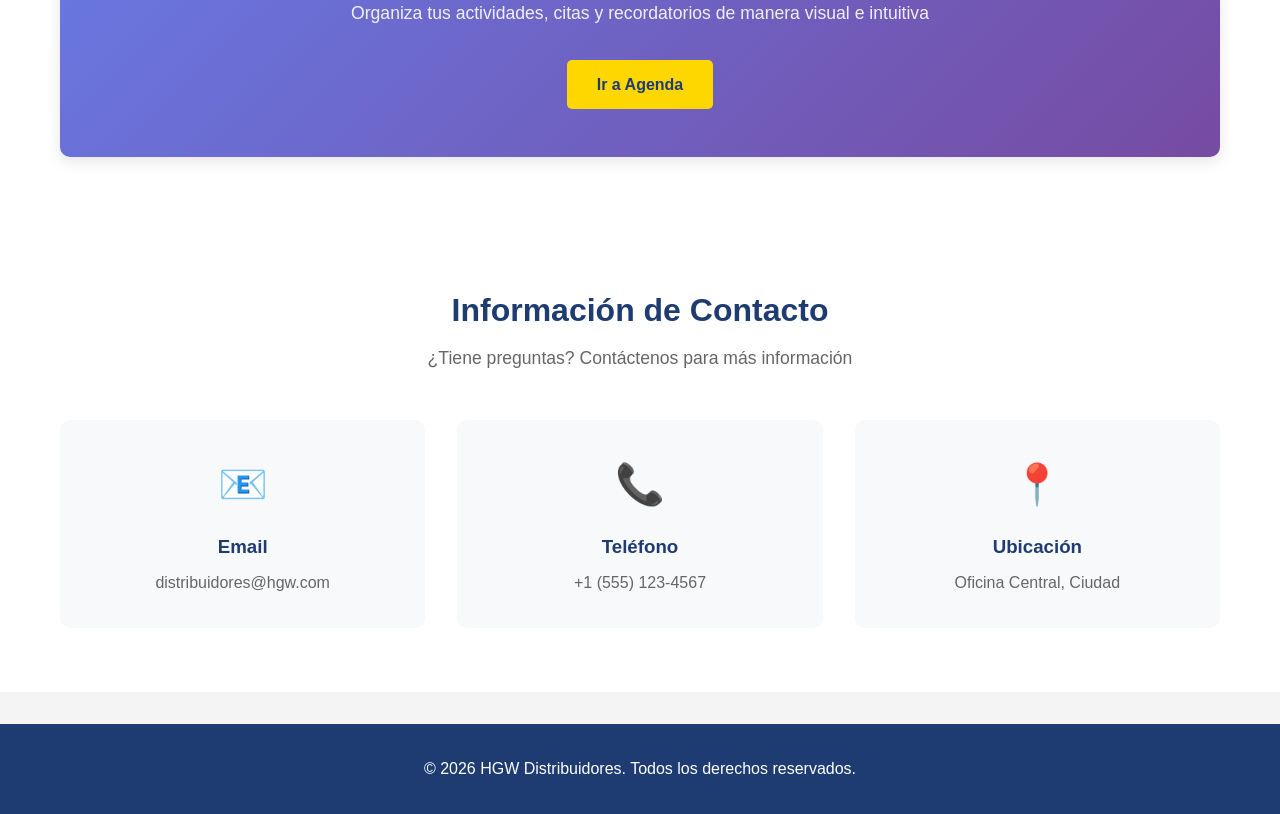
==== commit d865087f: "Agrega horario de presentaciones Zoom diamante - Agrega imagen del horario de presentaciones de zoom" ====
--- a/index.html
+++ b/index.html
@@ -18,6 +18,7 @@
                     <li><a href="#inicio">Inicio</a></li>
                     <li><a href="#descargar">Descargar</a></li>
                     <li><a href="#presentaciones">Presentaciones</a></li>
+                    <li><a href="#horario">Horario Zoom</a></li>
                     <li><a href="agenda.html">Agenda</a></li>
                     <li><a href="#contacto">Contacto</a></li>
                 </ul>
@@ -101,6 +102,17 @@
         </div>
     </section>
 
+    <section id="horario" class="download-section">
+        <div class="container">
+            <h2>Horario de Presentaciones Zoom</h2>
+            <p class="section-description">Consulte el calendario de presentaciones de diamantes en Zoom</p>
+            
+            <div class="schedule-container">
+                <img src="horario presentaciones zoom diamante.jpg" alt="Horario de presentaciones Zoom diamante" class="schedule-image">
+            </div>
+        </div>
+    </section>
+
     <section id="agenda" class="agenda-section">
         <div class="container">
             <h2>Agenda Interactiva</h2>
--- a/styles.css
+++ b/styles.css
@@ -249,6 +249,23 @@
     margin-bottom: 1.5rem;
 }
 
+/* Sección Horario */
+.schedule-container {
+    background: white;
+    padding: 2rem;
+    border-radius: 10px;
+    box-shadow: 0 5px 15px rgba(0,0,0,0.1);
+    margin-top: 2rem;
+    text-align: center;
+}
+
+.schedule-image {
+    max-width: 100%;
+    height: auto;
+    border-radius: 5px;
+    box-shadow: 0 2px 8px rgba(0,0,0,0.1);
+}
+
 /* Sección Agenda */
 .agenda-section {
     padding: 4rem 0;
